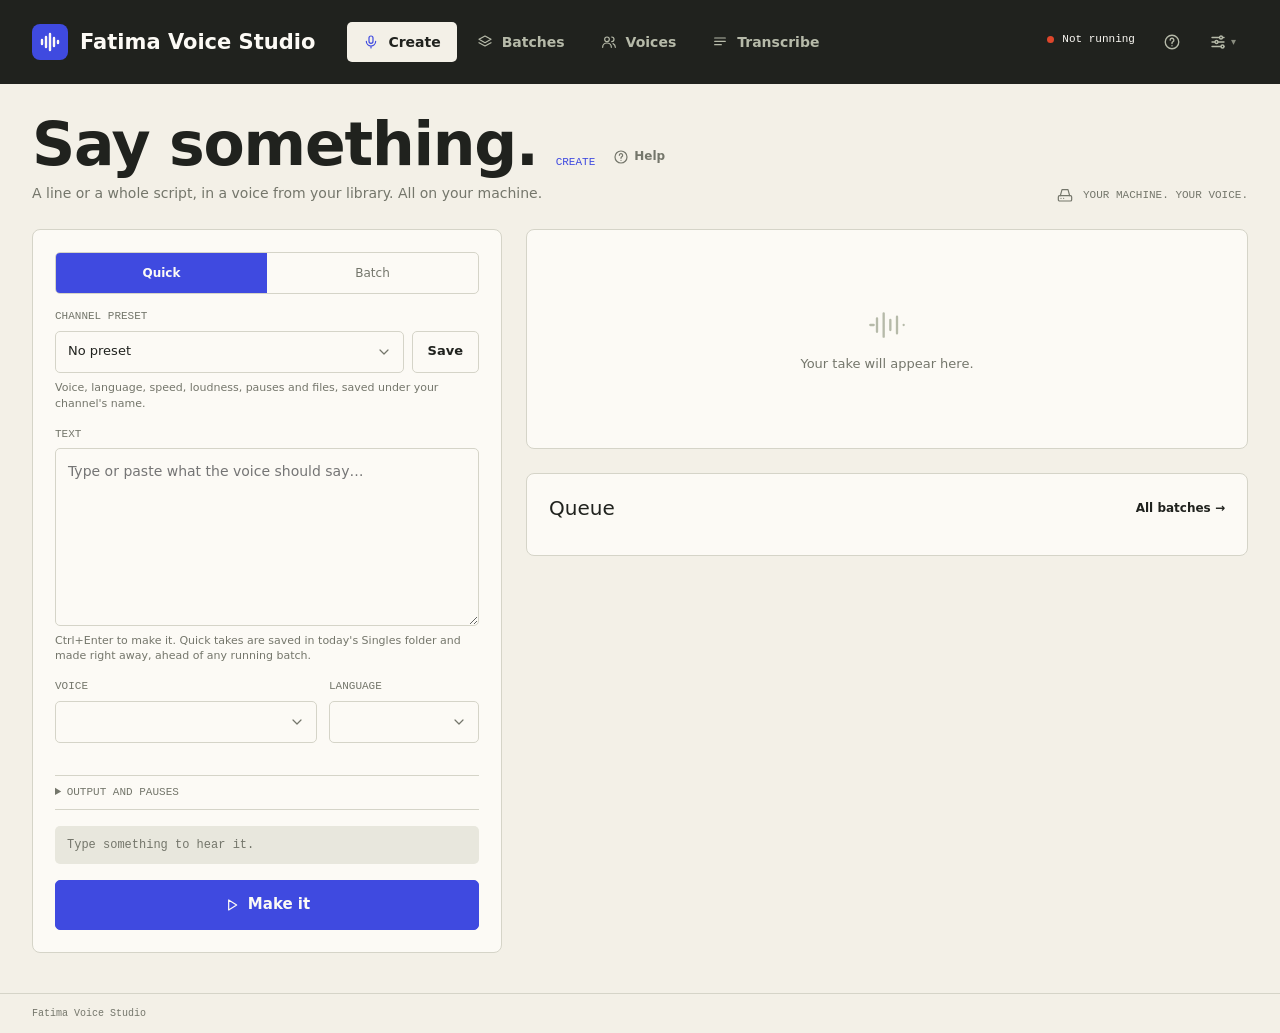
==== studio/web/index.html @ 354e976d "Batch page: a part map, and brighter waveforms in dark mode A strip of one cell per part, coloured b" ====
<!doctype html>
<html lang="en">
<head>
<meta charset="utf-8">
<meta name="viewport" content="width=device-width, initial-scale=1">
<title>Fatima Voice Studio</title>
<link rel="icon" href="icon.png">
<script>try { const t = localStorage.getItem('fvs-theme'); if (t === 'light' || t === 'dark') document.documentElement.dataset.theme = t; } catch { /* storage off */ }</script>
<link href="fonts.css" rel="stylesheet">
<link rel="stylesheet" href="app.css">
</head>
<body>

<header class="appbar">
  <a class="brand" href="#create"><span class="mark"><span data-icon="mark"></span></span>Fatima Voice Studio</a>
  <!-- The work you do every day as tabs; everything else in the menu on the right. -->
  <nav class="nav" aria-label="Main">
    <a href="#create" data-view="create"><span data-icon="mic"></span>Create</a>
    <a href="#batches" data-view="batches"><span data-icon="layers"></span>Batches</a>
    <a href="#voices" data-view="voices"><span data-icon="users"></span>Voices</a>
    <a href="#transcribe" data-view="transcribe"><span data-icon="text"></span>Transcribe</a>
    <a href="#setup" data-view="setup"><span data-icon="cpu"></span>Setup</a>
  </nav>
  <div class="bar-right">
    <div class="engine">
      <div class="engine-state">
        <div class="engine-line"><span class="state-dot" id="engine-dot"></span><span id="engine-text">Connecting…</span></div>
        <div class="engine-sub" id="engine-sub"></div>
      </div>
    </div>
    <div class="bar-tools">
      <a class="tool" href="#help" data-view="help" title="Help" aria-label="Help"><span data-icon="question"></span></a>
      <button type="button" class="tool" id="menu-btn" aria-haspopup="menu" aria-expanded="false" aria-controls="settings-menu" title="Settings and more" aria-label="Settings and more"><span data-icon="sliders"></span><span class="nav-caret" aria-hidden="true">▾</span></button>
    </div>
  </div>
  <div class="nav-menu" id="settings-menu" role="menu" aria-label="Settings and more" hidden>
    <a href="#settings" role="menuitem" data-view="settings"><span data-icon="sliders"></span><span class="t"><b>Settings</b><span>Defaults, output, folders, appearance</span></span></a>
    <a href="#words" role="menuitem" data-view="words"><span data-icon="text"></span><span class="t"><b>Pronunciation</b><span>Names, abbreviations and numbers</span></span></a>
    <a href="#models" role="menuitem" data-view="models"><span data-icon="box"></span><span class="t"><b>Models</b><span>Voice, subtitle and tool downloads</span></span></a>
    <a href="#setup" role="menuitem" data-view="setup"><span data-icon="cpu"></span><span class="t"><b>Setup</b><span>Hardware, engine, speed test</span></span></a>
    <a href="#connect" role="menuitem" data-view="connect"><span data-icon="plug"></span><span class="t"><b>Connect</b><span>API and AI agents</span></span></a>
    <hr>
    <a href="#about" role="menuitem" data-view="about"><span data-icon="info"></span><span class="t"><b>About</b><span>Version, updates, licences, this PC</span></span></a>
  </div>
</header>

<!-- ============ CREATE ============ -->
<main class="page" id="view-create" hidden>
  <div class="page-head">
    <div>
      <div class="title-row"><h1>Say something.</h1><span class="kicker">CREATE</span></div>
      <p class="lede">A line or a whole script, in a voice from your library. All on your machine.</p>
    </div>
    <div class="note"><span data-icon="drive"></span>YOUR MACHINE. YOUR VOICE.</div>
  </div>

  <div class="desk">
    <section class="card composer" id="composer" data-cmode="single">
      <div class="seg" id="create-mode" role="group" aria-label="What to make">
        <button type="button" data-cmode="single" aria-pressed="true">Quick</button>
        <button type="button" data-cmode="batch" aria-pressed="false">Batch</button>
      </div>

      <div class="field">
        <label class="label" for="preset">Channel preset</label>
        <div class="row" style="gap:8px">
          <div class="select-wrap" style="flex:1;min-width:0"><select class="select" id="preset"><option value="">No preset</option></select><span data-icon="chevron"></span></div>
          <button type="button" class="btn" id="preset-save" style="height:42px">Save</button>
          <button type="button" class="icon-btn" id="preset-delete" aria-label="Delete this preset" hidden style="width:42px;height:42px"><span data-icon="trash"></span></button>
        </div>
        <p class="help">Voice, language, speed, loudness, pauses and files, saved under your channel's name.</p>
      </div>

      <div class="field single-only">
        <label class="label" for="single-text">Text</label>
        <textarea class="paste" id="single-text" rows="7" placeholder="Type or paste what the voice should say…"></textarea>
        <p class="help">Ctrl+Enter to make it. Quick takes are saved in today's Singles folder and made right away, ahead of any running batch.</p>
      </div>

      <div class="field batch-only">
        <label class="label" for="batch-name">Batch name</label>
        <input class="input mono" id="batch-name" placeholder="Auto · date + first words" autocomplete="off" spellcheck="false">
        <p class="help">Saved as a folder on disk. You can rename it later.</p>
      </div>

      <div class="batch-only scripts-box">
        <div class="row between">
          <div class="modes" role="group" aria-label="How to add scripts">
            <button type="button" data-smode="list" aria-pressed="true">Scripts</button>
            <button type="button" data-smode="paste" aria-pressed="false">Paste and split</button>
          </div>
          <button type="button" class="text-btn" id="import-btn"><span data-icon="upload"></span>Import files</button>
          <input type="file" id="import-file" accept=".txt,.md,.csv,text/plain,text/csv,text/markdown" multiple hidden>
        </div>
        <ol class="scripts" id="script-list"></ol>
        <div id="paste-box" hidden>
          <textarea class="paste" id="paste-text" rows="10" placeholder="Paste several scripts. Start each one with a line like:&#10;### Episode 1 title&#10;or separate them with a line of ---"></textarea>
          <div class="row between" style="margin-top:8px">
            <span class="help" id="paste-found">No scripts found yet.</span>
            <button type="button" class="btn sm" id="paste-apply" disabled>Use these scripts</button>
          </div>
        </div>
        <div class="row between" id="list-tools">
          <button type="button" class="text-btn accent" id="add-script">+ Add script</button>
          <span class="micro" id="script-count">0 scripts</span>
        </div>
      </div>

      <div class="pair">
        <div class="field">
          <label class="label" for="voice">Voice</label>
          <div class="select-wrap"><select class="select" id="voice"></select><span data-icon="chevron"></span></div>
        </div>
        <div class="field" style="flex:0 0 150px">
          <label class="label" for="language">Language</label>
          <div class="select-wrap"><select class="select" id="language"></select><span data-icon="chevron"></span></div>
        </div>
      </div>
      <p class="help" id="voice-help"></p>

      <details class="more" id="more">
        <summary>Output and pauses</summary>
        <div class="more-body">
          <div class="field">
            <span class="label">Files</span>
            <div class="checks">
              <label><input type="checkbox" id="fmt-wav" checked> WAV</label>
              <label><input type="checkbox" id="fmt-mp3" checked> MP3</label>
              <label><input type="checkbox" id="opt-srt" checked> Subtitles (SRT)</label>
            </div>
          </div>
          <div class="pair">
            <div class="field">
              <label class="label" for="speed">Speed</label>
              <div class="select-wrap"><select class="select" id="speed">
                <option value="0.85">0.85× slower</option><option value="0.9">0.9×</option><option value="0.95">0.95×</option>
                <option value="1" selected>1× natural</option><option value="1.05">1.05×</option><option value="1.1">1.1×</option>
                <option value="1.15">1.15×</option><option value="1.2">1.2× faster</option>
              </select><span data-icon="chevron"></span></div>
            </div>
            <div class="field" style="justify-content:flex-end">
              <label class="check" style="height:42px"><input type="checkbox" id="opt-numbers" checked> Say numbers as words</label>
            </div>
          </div>
          <p class="help">Speed changes the pace, not the pitch. Numbers like 1913, $5M, 35% and 5:30 become words (English, Spanish, French, German, Italian, Portuguese).
            <button type="button" class="text-btn accent" id="read-preview">See what the voice will read</button> · <a class="text-btn accent" href="#words">Pronunciation</a></p>
          <div class="field">
            <label class="label" for="loudness">Loudness</label>
            <div class="select-wrap"><select class="select" id="loudness">
              <option value="-14">YouTube music level · −14 LUFS</option>
              <option value="-16" selected>Voiceover · −16 LUFS (recommended)</option>
              <option value="-19">Podcast, quieter · −19 LUFS</option>
              <option value="-23">Broadcast · −23 LUFS</option>
            </select><span data-icon="chevron"></span></div>
          </div>
          <div class="pair">
            <div class="field">
              <label class="label" for="pause-paragraph">Pause between paragraphs</label>
              <div class="unit"><input class="input mono" id="pause-paragraph" type="number" min="0" max="10" step="0.1"><span>s</span></div>
            </div>
            <div class="field">
              <label class="label" for="seed">Seed</label>
              <input class="input mono" id="seed" type="number" min="0" placeholder="Random">
            </div>
          </div>
          <p class="help">Add a pause anywhere with <span class="mono">[pause]</span> (1 second) or <span class="mono">[pause 2.5s]</span>. The same seed, voice and text give the same take again.</p>
          <div class="field">
            <label class="label" for="model">Voice model</label>
            <div class="select-wrap"><select class="select" id="model"></select><span data-icon="chevron"></span></div>
            <p class="help" id="model-license"></p>
          </div>
        </div>
      </details>

      <div class="summary" id="summary"></div>
      <button type="button" class="btn accent block big" id="go"><span data-icon="play"></span><span id="go-label">Make it</span></button>
    </section>

    <section class="side">
      <div class="card result single-only" id="single-result">
        <div class="empty-state" id="single-empty"><span data-icon="wave"></span><p>Your take will appear here.</p></div>
        <div id="single-out" hidden></div>
      </div>
      <div class="card queue" id="queue">
        <div class="row between"><h2 class="section-title">Queue</h2><a class="text-btn" href="#batches">All batches →</a></div>
        <div id="queue-list"></div>
      </div>
    </section>
  </div>
</main>

<!-- ============ BATCHES ============ -->
<main class="page" id="view-batches" hidden>
  <div class="page-head">
    <div>
      <div class="title-row"><h1>Batches</h1><span class="kicker">EVERY BATCH IS A FOLDER</span></div>
      <p class="lede">Scripts you've made, newest first. Each batch is its own folder on disk: rename it here and the folder follows.</p>
    </div>
    <div class="row">
      <div class="search"><span data-icon="search"></span><input class="input" id="batch-search" placeholder="Search batches" autocomplete="off"></div>
      <button type="button" class="btn" id="select-toggle" aria-pressed="false">Select</button>
      <button type="button" class="btn" data-open-folder="batches"><span data-icon="folder"></span>Open folder</button>
    </div>
  </div>
  <div class="bulkbar" id="bulkbar" hidden>
    <span id="bulk-count">0 selected</span>
    <button type="button" class="text-btn" id="select-all">Select all shown</button>
    <button type="button" class="btn red sm" id="bulk-delete" disabled>Delete selected</button>
  </div>
  <div class="batch-list" id="batch-list"><div class="skel-list"><div class="skel"></div><div class="skel"></div><div class="skel"></div></div></div>
</main>

<!-- ============ ONE BATCH ============ -->
<main class="page" id="view-batch" hidden>
  <div class="page-head">
    <div style="min-width:0">
      <a class="text-btn" href="#batches">← Batches</a>
      <div class="title-row"><h1 class="batch-title" id="b-name"></h1><button type="button" class="icon-btn" id="b-rename" aria-label="Rename batch"><span data-icon="pencil"></span></button></div>
      <p class="lede" id="b-meta"></p>
    </div>
    <div class="row wrap" id="b-actions"></div>
  </div>
  <div class="pmap" id="b-map" aria-hidden="true"></div>
  <div class="scripts-view" id="b-scripts"><div class="skel-list"><div class="skel" style="height:160px"></div><div class="skel" style="height:160px"></div></div></div>
</main>

<!-- ============ VOICES ============ -->
<main class="page" id="view-voices" hidden>
  <div class="page-head">
    <div>
      <div class="title-row"><h1>Voices</h1><span class="kicker">YOUR VOICE LIBRARY</span></div>
      <p class="lede">Add a short clip of a voice and the studio speaks any text in it. Or find a brand-new voice.</p>
    </div>
    <button type="button" class="btn" data-open-folder="voices"><span data-icon="folder"></span>Open folder</button>
  </div>
  <div class="voices-grid">
    <section class="card add-voice" id="add-voice">
      <h2 class="section-title">Add a voice</h2>
      <label class="drop" id="voice-drop">
        <input type="file" id="voice-file" accept="audio/*,video/*,.wav,.mp3,.flac,.ogg,.m4a,.mp4,.mkv,.mov,.webm" hidden>
        <span data-icon="upload"></span>
        <span id="voice-drop-text">Drop an audio or video file here, or click to choose<br><small>6–15 seconds of one person speaking clearly — or a longer recording: the best part is picked for you</small></span>
      </label>
      <div id="voice-file-preview" hidden></div>
      <div class="pair">
        <div class="field"><label class="label" for="voice-name">Name</label><input class="input" id="voice-name" placeholder="e.g. Narrator Laura" maxlength="60"></div>
        <div class="field" style="flex:0 0 150px"><label class="label" for="voice-lang">Language</label>
          <div class="select-wrap"><select class="select" id="voice-lang"></select><span data-icon="chevron"></span></div></div>
      </div>
      <div class="field"><label class="label" for="voice-notes">Notes <span class="opt">— optional</span></label><input class="input" id="voice-notes" placeholder="Where it's from, what it's good for"></div>
      <label class="check"><input type="checkbox" id="voice-separate"> Take the voice out of music or background sound</label>
      <p class="help" id="voice-separate-help"></p>
      <label class="check"><input type="checkbox" id="voice-denoise"> Reduce background noise</label>
      <label class="check consent"><input type="checkbox" id="voice-consent"> This is my own voice, or I have the speaker's permission to use it.</label>
      <button type="button" class="btn accent block" id="voice-add" disabled>Add voice</button>
      <p class="form-hint" id="voice-add-hint"></p>
    </section>

    <section class="card find-voice" id="find-voice">
      <h2 class="section-title">Find a new voice</h2>
      <p class="help">The model invents a different voice each time. Keep the ones you like: they're saved like any other voice and stay the same from then on. Nobody's real voice, so no permission needed.</p>
      <div class="pair">
        <div class="field"><label class="label" for="find-lang">Language</label>
          <div class="select-wrap"><select class="select" id="find-lang"></select><span data-icon="chevron"></span></div></div>
        <div class="field" style="flex:0 0 110px"><label class="label" for="find-count">How many</label>
          <div class="select-wrap"><select class="select" id="find-count"><option>2</option><option selected>4</option><option>6</option></select><span data-icon="chevron"></span></div></div>
      </div>
      <div class="field" id="find-text-field" hidden><label class="label" for="find-text">What the voices say</label>
        <input class="input" id="find-text" maxlength="400"></div>
      <button type="button" class="btn block" id="find-go"><span data-icon="sparkle"></span>Find voices</button>
      <div class="found" id="found-list"></div>
    </section>
  </div>
  <div class="voice-cards" id="voice-cards"><div class="skel"></div><div class="skel"></div><div class="skel"></div></div>
</main>

<!-- ============ MODELS ============ -->
<main class="page" id="view-models" hidden>
  <div class="page-head">
    <div>
      <div class="title-row"><h1>Models</h1><span class="kicker">DOWNLOADED ONCE, RUN OFFLINE</span></div>
      <p class="lede">Every model shows its licence. <strong>Commercial use OK</strong> means you can use the audio in monetized videos and client work.</p>
    </div>
    <button type="button" class="btn" data-open-folder="models"><span data-icon="folder"></span>Open folder</button>
  </div>
  <div id="models-list"></div>
</main>

<!-- ============ SETUP ============ -->
<main class="page" id="view-setup" hidden>
  <div class="page-head">
    <div>
      <div class="title-row"><h1>Setup</h1><span class="kicker">THIS PC</span></div>
      <p class="lede" id="setup-lede">What this PC has, and the engine and models that suit it.</p>
    </div>
    <button type="button" class="btn" id="setup-refresh"><span data-icon="refresh"></span>Check again</button>
  </div>
  <div id="setup-body"></div>
</main>

<!-- ============ PRONUNCIATION ============ -->
<main class="page" id="view-words" hidden>
  <div class="page-head">
    <div>
      <div class="title-row"><h1>Pronunciation</h1><span class="kicker">SAID THE WAY YOU WANT</span></div>
      <p class="lede">Names, abbreviations and words the voice should say a particular way. Used for every script in that language; your script and subtitles keep the original spelling.</p>
    </div>
  </div>
  <div class="settings-grid">
    <section class="card panel">
      <h2>Add a word</h2>
      <div class="pair">
        <div class="field"><label class="label" for="w-from">Written</label><input class="input" id="w-from" placeholder="CJNG"></div>
        <div class="field"><label class="label" for="w-to">Say it as</label><input class="input" id="w-to" placeholder="ce jota ene ge"></div>
      </div>
      <div class="pair">
        <div class="field"><label class="label" for="w-lang">Language</label><div class="select-wrap"><select class="select" id="w-lang"></select><span data-icon="chevron"></span></div></div>
        <div class="field" style="justify-content:flex-end"><label class="check" style="height:42px"><input type="checkbox" id="w-case"> Only with these capitals</label></div>
      </div>
      <div class="row"><button type="button" class="btn accent" id="w-add">Add</button><button type="button" class="btn" id="w-hear"><span data-icon="speaker"></span>Hear it</button></div>
      <p class="help">Spell it the way it sounds in that language. “Only with these capitals” keeps “US” (the country) from changing “us”.</p>
    </section>
    <section class="card panel">
      <h2>Try a sentence</h2>
      <textarea class="paste" id="w-test" rows="4" placeholder="El 25 de enero de 2026, el CJNG ofreció $5 millones…"></textarea>
      <div class="row"><div class="select-wrap" style="flex:0 0 160px"><select class="select" id="w-test-lang"></select><span data-icon="chevron"></span></div>
        <label class="check"><input type="checkbox" id="w-test-num" checked> Numbers as words</label></div>
      <div class="summary" id="w-test-out">What the voice reads appears here.</div>
    </section>
  </div>
  <div class="row between wrap" style="margin:26px 0 12px"><div class="group-title" style="margin:0">Your words <span id="w-count"></span></div>
    <div class="row wrap">
      <div class="search"><span data-icon="search"></span><input class="input" id="w-search" placeholder="Search"></div>
      <button type="button" class="btn" id="w-import"><span data-icon="upload"></span>Import</button>
      <button type="button" class="btn" id="w-export"><span data-icon="download"></span>Export</button>
    </div></div>
  <div class="card" style="padding:4px 18px"><table class="plain" id="w-table"></table></div>
</main>

<!-- ============ TRANSCRIBE ============ -->
<main class="page" id="view-transcribe" hidden>
  <div class="page-head">
    <div>
      <div class="title-row"><h1>Transcribe</h1><span class="kicker">SPEECH TO TEXT</span></div>
      <p class="lede">Drop in a video or audio file and get its text and subtitles (TXT, SRT, VTT). Runs with Whisper on this PC.</p>
    </div>
  </div>
  <div class="settings-grid">
    <section class="card panel">
      <label class="drop" id="t-drop">
        <input type="file" id="t-file" accept="audio/*,video/*,.mp4,.mkv,.mov,.webm,.m4a,.wav,.mp3,.flac,.ogg" hidden>
        <span data-icon="upload"></span>
        <span id="t-drop-text">Drop a video or audio file here, or click to choose<br><small>MP4, MKV, MOV, WEBM, M4A, MP3, WAV, FLAC…</small></span>
      </label>
      <div class="pair">
        <div class="field"><label class="label" for="t-lang">Language</label><div class="select-wrap"><select class="select" id="t-lang"></select><span data-icon="chevron"></span></div></div>
        <div class="field"><label class="label" for="t-model">Whisper model</label><div class="select-wrap"><select class="select" id="t-model"></select><span data-icon="chevron"></span></div></div>
      </div>
      <label class="check"><input type="checkbox" id="t-translate"> Translate to English</label>
      <p class="help" id="t-help"></p>
      <button type="button" class="btn accent block" id="t-go" disabled>Transcribe</button>
    </section>
  </div>
  <div class="group-title">Transcripts</div>
  <div class="batch-list" id="t-list"><div class="skel-list"><div class="skel"></div></div></div>
</main>

<!-- ============ CONNECT ============ -->
<main class="page" id="view-connect" hidden>
  <div class="page-head">
    <div>
      <div class="title-row"><h1>Connect</h1><span class="kicker">APPS AND AI AGENTS</span></div>
      <p class="lede">Use the studio from other apps (OpenAI-compatible API) and from AI agents (MCP).</p>
    </div>
  </div>
  <div id="connect-body"></div>
</main>

<!-- ============ SETTINGS ============ -->
<main class="page" id="view-settings" hidden>
  <div class="page-head">
    <div>
      <div class="title-row"><h1>Settings</h1><span class="kicker">GENERAL</span></div>
      <p class="lede">Defaults for new scripts, output files, folders and updates.</p>
    </div>
  </div>
  <div id="settings-body"><div class="skel-cols"><div class="skel"></div><div class="skel"></div><div class="skel"></div></div></div>
</main>

<!-- ============ HELP ============ -->
<main class="page" id="view-help" hidden>
  <div class="page-head">
    <div>
      <div class="title-row"><h1>Help</h1><span class="kicker">GUIDES</span></div>
      <p class="lede">How to use every part of the studio, step by step. The same guides are online at <a href="https://hassanxs.github.io/fatima-voice-studio/" target="_blank" rel="noopener">hassanxs.github.io/fatima-voice-studio</a>.</p>
    </div>
    <div class="search"><span data-icon="search"></span><input class="input" id="help-search" placeholder="Search the guides" autocomplete="off" aria-label="Search the guides"></div>
  </div>
  <div class="help-layout">
    <nav class="help-toc" id="help-toc" aria-label="Guides"></nav>
    <article class="card doc" id="help-doc"></article>
  </div>
</main>

<!-- ============ ABOUT ============ -->
<main class="page" id="view-about" hidden>
  <div class="page-head">
    <div>
      <div class="title-row"><h1>About</h1><span class="kicker">FATIMA VOICE STUDIO</span></div>
      <p class="lede">Who made it, what it's built on, and the details to send with a problem report.</p>
    </div>
  </div>
  <div id="about-body"><div class="skel-cols"><div class="skel"></div><div class="skel"></div></div></div>
</main>

<footer class="appfoot"><span id="foot-left">Fatima Voice Studio</span><span id="foot-right"></span></footer>

<dialog class="modal" id="confirm">
  <form method="dialog">
    <h2 id="confirm-title"></h2>
    <p id="confirm-body"></p>
    <div class="row end"><button class="btn" value="cancel">Cancel</button><button class="btn red" value="ok" id="confirm-ok">Delete</button></div>
  </form>
</dialog>

<dialog class="modal wide" id="editor">
  <form method="dialog" id="editor-form">
    <h2 id="editor-title">Edit</h2>
    <p class="help" id="editor-help"></p>
    <div class="field" id="editor-name-field"><label class="label" for="editor-name">Title</label><input class="input" id="editor-name"></div>
    <textarea class="paste" id="editor-text" rows="14"></textarea>
    <div id="editor-extra"></div>
    <div class="row end"><button class="btn" value="cancel">Cancel</button><button class="btn accent" value="ok" id="editor-ok">Save</button></div>
  </form>
</dialog>

<div class="toast" id="toast" role="status" hidden></div>
<script src="app.js"></script>
</body>
</html>
---- studio/web/app.css ----
/* Fatima Voice Studio styles (the Fatima Image Studio design system, with an indigo accent). */
:root {
  --ink: #20221e; --paper: #f3f0e7; --card: #fcfaf5; --line: #d5d4c8; --well: #e8e7dd;
  --muted: #74766b; --sub: #b6baa9; --accent: #3f4ae0; --accent-hi: #3039c4; --accent-soft: #e2e3fb;
  --red: #de462b; --red-hi: #c73b22; --red-soft: #f6ddd5; --lime: #d9f45c; --lime-hi: #cbe84a;
  --ok: #2f7d3a; --ok-soft: #dcefd8; --warn: #9a5b00; --warn-soft: #f8ead0;
  --sans: 'Geist', system-ui, sans-serif; --mono: 'Geist Mono', ui-monospace, monospace;
  --r: 5px; --r-card: 8px;
  /* The dark top bar and its kin (code, chips, toasts) stay dark in both themes. */
  --bar: #20221e; --on-bar: #fcfaf5; --bar-text: #b6baa9; --tab: var(--paper); --on-lime: #20221e; --red-deep: #c73b22;
  --wave: #c9c8bb; --av-bg: 88%; --av-fg: 32%; color-scheme: light;
}
/* Dark theme: follows Windows unless Settings picks one (html[data-theme]). Keep both blocks the same. */
@media (prefers-color-scheme: dark) {
  :root:not([data-theme="light"]) {
    --ink: #e9e8df; --paper: #161714; --card: #1e1f1c; --line: #34362f; --well: #2a2c27;
    --muted: #9b9e91; --sub: #5f6359; --accent: #6d76ff; --accent-hi: #868dff; --accent-soft: #262948;
    --red: #e5543a; --red-hi: #ff8f75; --red-soft: #3a201a; --ok: #7fcf8a; --ok-soft: #1d3321; --warn: #e6ad55; --warn-soft: #362a14;
    --bar: #0d0e0c; --tab: #2a2c27; --wave: #6a6e61; color-scheme: dark; --av-bg: 27%; --av-fg: 80%;
  }
}
:root[data-theme="dark"] {
  --ink: #e9e8df; --paper: #161714; --card: #1e1f1c; --line: #34362f; --well: #2a2c27;
  --muted: #9b9e91; --sub: #5f6359; --accent: #6d76ff; --accent-hi: #868dff; --accent-soft: #262948;
  --red: #e5543a; --red-hi: #ff8f75; --red-soft: #3a201a; --ok: #7fcf8a; --ok-soft: #1d3321; --warn: #e6ad55; --warn-soft: #362a14;
  --bar: #0d0e0c; --tab: #2a2c27; --wave: #6a6e61; color-scheme: dark; --av-bg: 27%; --av-fg: 80%;
}
* { box-sizing: border-box; }
html, body { margin: 0; background: var(--paper); color: var(--ink); }
body { font: 14px/1.45 var(--sans); min-height: 100vh; display: flex; flex-direction: column; }
input, select, textarea, button { font: inherit; color: inherit; }
button { cursor: pointer; background: none; border: 0; padding: 0; }
button:disabled { cursor: not-allowed; opacity: .5; }
a { color: var(--accent); }
:focus-visible { outline: 2px solid var(--accent); outline-offset: 2px; }
[hidden] { display: none !important; }
svg.i { width: 16px; height: 16px; flex: none; stroke: currentColor; fill: none; stroke-width: 1.8; stroke-linecap: round; stroke-linejoin: round; vertical-align: middle; }
.mono { font-family: var(--mono); }
.row { display: flex; align-items: center; gap: 12px; }
.row.wrap { flex-wrap: wrap; }
.row.end { justify-content: flex-end; }
.between { justify-content: space-between; }
.micro { font: 500 10px/1.2 var(--mono); color: var(--muted); letter-spacing: .02em; text-transform: uppercase; }
.help { margin: 0; font-size: 11px; line-height: 1.45; color: var(--muted); }
.label { font: 500 11px/1.2 var(--mono); color: var(--muted); text-transform: uppercase; }
.label .opt { text-transform: none; font-weight: 400; }
small { font-size: 11px; color: var(--muted); }

/* ---------- header ---------- */
.appbar { display: flex; flex-wrap: wrap; align-items: center; gap: 12px 32px; min-height: 84px; padding: 12px 32px;
  background: var(--bar); position: sticky; top: 0; z-index: 10; }
.brand { display: flex; align-items: center; gap: 12px; color: var(--on-bar); text-decoration: none; font-weight: 700; font-size: 21px; white-space: nowrap; }
.mark { width: 36px; height: 36px; border-radius: 8px; background: var(--accent); display: inline-flex; align-items: center; justify-content: center; flex: none; color: var(--on-bar); }
.mark svg.i { width: 24px; height: 24px; stroke-width: 2.4; }
.nav { display: flex; gap: 4px; min-width: 0; max-width: 100%; overflow-x: auto; scrollbar-width: none; }
.nav a { display: inline-flex; align-items: center; gap: 9px; height: 40px; padding: 0 16px; border-radius: var(--r);
  color: var(--bar-text); text-decoration: none; font-weight: 600; font-size: 14px; white-space: nowrap; }
.nav a:hover { color: var(--on-bar); }
.nav a[aria-current="page"] { background: var(--tab); color: var(--ink); }
.nav a[aria-current="page"] svg.i { color: var(--accent); }
.nav a[data-view="setup"] { display: none; }
body.locked .nav a[data-view="setup"] { display: inline-flex; }
body.locked .nav a:not([data-view="setup"]), body.locked #menu-btn { opacity: .35; pointer-events: none; }
.nav-caret { font-size: 10px; margin-left: -3px; opacity: .7; }
.nav a, .nav-menu a, .tool { position: relative; }
.bar-tools { display: flex; align-items: center; gap: 4px; flex: none; }
.tool { display: inline-flex; align-items: center; gap: 7px; height: 40px; padding: 0 12px; border-radius: var(--r); color: var(--bar-text); }
.tool:hover { color: var(--on-bar); }
.tool[aria-current="page"], .tool[aria-expanded="true"] { background: var(--tab); color: var(--ink); }
.tool[aria-current="page"] svg.i, .tool[aria-expanded="true"] svg.i { color: var(--accent); }
.tool svg.i { width: 18px; height: 18px; }
.badge { position: absolute; top: 7px; right: 7px; width: 8px; height: 8px; border-radius: 50%; background: var(--lime);
  box-shadow: 0 0 0 2px var(--bar); }
.nav-menu a .badge { top: 14px; right: 12px; box-shadow: none; background: var(--accent); }
.tool .badge { top: 6px; right: 6px; }
body.locked .nav-caret { display: none; }
.nav-menu { position: fixed; z-index: 30; min-width: 270px; padding: 6px; border-radius: var(--r-card); background: var(--card);
  border: 1px solid var(--line); box-shadow: 0 12px 32px rgba(0,0,0,.18); display: flex; flex-direction: column; gap: 2px; }
.nav-menu a { display: flex; align-items: flex-start; gap: 11px; padding: 10px 12px; border-radius: var(--r); color: var(--ink); text-decoration: none; }
.nav-menu a > svg.i { color: var(--muted); margin-top: 1px; }
.nav-menu a .t { display: flex; flex-direction: column; gap: 2px; }
.nav-menu a .t b { font-weight: 600; }
.nav-menu a .t span { font-size: 11px; color: var(--muted); }
.nav-menu a:hover { background: var(--well); }
.nav-menu a.on { background: var(--accent-soft); }
.nav-menu a.on > svg.i { color: var(--accent); }
.nav-menu hr { border: 0; border-top: 1px solid var(--line); margin: 4px 8px; }
.bar-right { flex: 1 1 auto; display: flex; align-items: center; justify-content: flex-end; gap: 16px; min-width: 0; }
.engine { flex: 0 1 auto; display: flex; justify-content: flex-end; min-width: 0; }
.engine-state { display: flex; flex-direction: column; align-items: flex-end; gap: 5px; min-width: 0; overflow: hidden; }
.engine-line { display: flex; align-items: center; gap: 8px; font: 400 11px/1.2 var(--mono); color: var(--on-bar); white-space: nowrap; }
.engine-sub { font: 400 10px/1.2 var(--mono); color: var(--bar-text); white-space: nowrap; overflow: hidden; text-overflow: ellipsis; max-width: 520px; cursor: default; }
.state-dot { width: 7px; height: 7px; border-radius: 50%; background: var(--lime); flex: none; }
.state-dot.busy { background: #f5a524; animation: pulse 1.2s ease-in-out infinite; }
.state-dot.error { background: var(--red); }
.state-dot.off { background: var(--muted); }
.state-dot.ring { width: 13px; height: 13px; animation: none; background: conic-gradient(#f5a524 calc(var(--p, 0) * 1%), rgba(255,255,255,.18) 0);
  -webkit-mask: radial-gradient(circle, transparent 3px, #000 3.5px); mask: radial-gradient(circle, transparent 3px, #000 3.5px); }
@keyframes pulse { 50% { opacity: .35; } }

/* ---------- buttons, chips ---------- */
.btn { display: inline-flex; align-items: center; justify-content: center; gap: 8px; height: 40px; padding: 0 15px;
  border: 1px solid var(--line); border-radius: var(--r); background: var(--card); color: var(--ink); font-weight: 600; font-size: 13px; white-space: nowrap; text-decoration: none; }
.btn:hover:not(:disabled) { border-color: var(--muted); }
.btn.accent { background: var(--accent); border-color: var(--accent); color: var(--on-bar); }
.btn.accent:hover:not(:disabled) { background: var(--accent-hi); border-color: var(--accent-hi); }
.btn.accent:disabled, .btn.red:disabled { opacity: 1; background: var(--well); border-color: var(--line); color: var(--muted); }
.btn.red { background: var(--red); border-color: var(--red); color: var(--on-bar); }
.btn.red:hover:not(:disabled) { background: var(--red-deep); border-color: var(--red-deep); }
.btn.sm { height: 32px; padding: 0 11px; font-size: 12px; }
.btn.xs { height: 26px; padding: 0 8px; font-size: 11px; gap: 5px; }
.btn.block { width: 100%; }
.btn.big { height: 50px; font-size: 15px; }
.text-btn { display: inline-flex; align-items: center; gap: 5px; font-weight: 600; font-size: 12px; color: var(--ink); white-space: nowrap; text-decoration: none; }
.text-btn.accent { color: var(--accent); }
.text-btn.red { color: var(--red); }
.text-btn:hover { text-decoration: underline; }
.icon-btn { display: inline-flex; align-items: center; justify-content: center; width: 30px; height: 30px; border-radius: var(--r); flex: none; color: var(--muted); }
.icon-btn:hover { background: rgba(116,118,107,.15); color: var(--ink); }
.chip { display: inline-flex; align-items: center; gap: 6px; padding: 5px 9px; border-radius: var(--r);
  font: 600 10px/1.2 var(--mono); text-transform: uppercase; white-space: nowrap; background: var(--well); color: var(--muted); }
.chip.ok { background: var(--ok-soft); color: var(--ok); }
.chip.accent { background: var(--accent-soft); color: var(--accent); }
.chip.red { background: var(--red-soft); color: var(--red-hi); }
.chip.warn { background: var(--warn-soft); color: var(--warn); }
.chip.dark { background: var(--bar); color: var(--lime); }
.chip.live::before { content: ''; width: 6px; height: 6px; border-radius: 50%; background: currentColor; animation: pulse 1.2s infinite; }
.license { display: inline-flex; align-items: center; gap: 6px; font: 600 11px/1.3 var(--mono); padding: 5px 9px; border-radius: var(--r); }
.license.ok { background: var(--ok-soft); color: var(--ok); }
.license.nc { background: var(--red); color: var(--on-bar); }

/* ---------- page frame ---------- */
.page { flex: 1; width: 100%; padding: 0 32px 40px; }
.page-head { display: flex; flex-wrap: wrap; align-items: flex-end; justify-content: space-between; gap: 16px; padding: 30px 0 26px; }
.title-row { display: flex; flex-wrap: wrap; align-items: baseline; gap: 6px 18px; min-width: 0; }
h1 { margin: 0; font-size: clamp(36px, 5vw, 60px); line-height: 1.02; font-weight: 700; letter-spacing: -.02em; }
.batch-title { font-size: clamp(26px, 3vw, 36px); word-break: break-word; }
.kicker { font: 500 11px/1.2 var(--mono); color: var(--accent); white-space: nowrap; }
.lede { margin: 8px 0 0; color: var(--muted); font-size: 14px; max-width: 760px; }
.note { display: flex; align-items: center; gap: 10px; font: 500 11px/1.2 var(--mono); color: var(--muted); white-space: nowrap; }
.card { background: var(--card); border: 1px solid var(--line); border-radius: var(--r-card); }
.section-title { margin: 0; font-size: 20px; font-weight: 500; }
.appfoot { display: flex; flex-wrap: wrap; justify-content: space-between; gap: 8px 24px; padding: 13px 32px; border-top: 1px solid var(--line);
  font: 400 10px/1.3 var(--mono); color: var(--muted); }

/* ---------- inputs ---------- */
.field { display: flex; flex-direction: column; gap: 7px; min-width: 0; flex: 1; }
.input, .select { width: 100%; height: 42px; padding: 0 12px; border: 1px solid var(--line); border-radius: var(--r); background: var(--card); font-size: 13px; }
.input:focus, .select:focus, .paste:focus { outline: none; border-color: var(--ink); }
.select-wrap { position: relative; }
.select { appearance: none; padding-right: 34px; cursor: pointer; }
.select-wrap > svg.i { position: absolute; right: 12px; top: 13px; pointer-events: none; color: var(--muted); }
.pair { display: flex; gap: 12px; width: 100%; }
.unit { position: relative; }
.unit span { position: absolute; right: 12px; top: 12px; font: 13px var(--mono); color: var(--muted); }
.paste { width: 100%; padding: 12px; border: 1px solid var(--line); border-radius: var(--r); background: var(--card); font-size: 14px; line-height: 1.55; resize: vertical; min-height: 90px; }
.seg { display: flex; height: 42px; border: 1px solid var(--line); border-radius: var(--r); overflow: hidden; }
.seg button { flex: 1; font-size: 12px; color: var(--muted); }
.seg button { transition: background .15s, color .15s; }
.seg button:hover:not([aria-pressed="true"]) { color: var(--ink); }
.seg button[aria-pressed="true"] { background: var(--accent); color: var(--on-bar); font-weight: 600; }
.modes { display: flex; gap: 14px; }
.modes button { font-size: 12px; color: var(--muted); }
.modes button[aria-pressed="true"] { color: var(--accent); font-weight: 700; }
.checks { display: flex; flex-wrap: wrap; gap: 8px 18px; font-size: 13px; }
.checks label, .check { display: inline-flex; align-items: center; gap: 8px; font-size: 13px; cursor: pointer; }
.check.consent { font-size: 12px; color: var(--muted); align-items: flex-start; }
input[type="checkbox"] { accent-color: var(--accent); width: 15px; height: 15px; margin: 0; flex: none; }
.switch { display: inline-flex; align-items: center; gap: 10px; cursor: pointer; font-size: 13px; }
details.more { border-top: 1px solid var(--line); border-bottom: 1px solid var(--line); padding: 10px 0; }
details.more summary { cursor: pointer; font: 500 11px/1.2 var(--mono); text-transform: uppercase; color: var(--muted); }
.more-body { display: flex; flex-direction: column; gap: 14px; padding-top: 14px; }

/* ---------- create ---------- */
.desk { display: flex; flex-wrap: wrap; gap: 24px; align-items: flex-start; }
.composer { flex: 0 1 470px; min-width: 320px; padding: 22px; display: flex; flex-direction: column; gap: 16px; }
.composer[data-cmode="single"] .batch-only, .composer[data-cmode="batch"] .single-only { display: none !important; }
.side { flex: 1 1 420px; min-width: 320px; display: flex; flex-direction: column; gap: 24px; }
body[data-cmode="batch"] .side .single-only { display: none; }
.scripts-box { display: flex; flex-direction: column; gap: 10px; }
.scripts { list-style: none; margin: 0; padding: 0; display: flex; flex-direction: column; gap: 8px; max-height: 520px; overflow-y: auto; }
.script-row { background: var(--paper); border: 1px solid var(--line); border-radius: var(--r); padding: 10px; display: flex; flex-direction: column; gap: 7px; }
.script-row .head { display: flex; align-items: center; gap: 8px; }
.script-row .num { font: 600 11px var(--mono); color: var(--muted); width: 22px; }
.script-row input.title { flex: 1; min-width: 0; border: 0; background: transparent; font-weight: 600; font-size: 13px; padding: 2px 0; }
.script-row input.title:focus { outline: none; }
.script-row textarea { border: 1px solid var(--line); background: var(--card); border-radius: var(--r); padding: 8px 10px; resize: vertical; min-height: 70px; font-size: 13px; line-height: 1.5;
  field-sizing: content; max-height: 360px; }
.script-row .foot { display: flex; flex-wrap: wrap; align-items: center; justify-content: space-between; gap: 6px 8px; }
.script-row .meta { font: 10px var(--mono); color: var(--muted); white-space: nowrap; }
select.mini { height: 26px; max-width: 150px; padding: 0 6px; border: 1px solid var(--line); border-radius: var(--r); background: var(--card); font-size: 11px; color: var(--muted); }
.summary { font: 12px/1.5 var(--mono); color: var(--muted); background: var(--well); border-radius: var(--r); padding: 10px 12px; }
.summary b { color: var(--ink); font-weight: 600; }
.result { padding: 22px; min-height: 220px; display: flex; flex-direction: column; gap: 14px; }
.empty-state { flex: 1; display: flex; flex-direction: column; align-items: center; justify-content: center; gap: 10px; color: var(--sub); text-align: center; }
.empty-state svg.i { width: 40px; height: 40px; stroke-width: 1.4; }
.empty-state p { margin: 0; font-size: 13px; color: var(--muted); }
.queue { padding: 20px 22px; display: flex; flex-direction: column; gap: 12px; }
.made { display: grid; grid-template-columns: repeat(3, minmax(0, 1fr)); gap: 8px; margin-bottom: 6px; }
.made div { background: var(--well); border-radius: var(--r); padding: 10px 12px; display: flex; flex-direction: column; gap: 4px; min-width: 0; }
.made b { font-size: 18px; font-weight: 700; white-space: nowrap; }
.made small { font: 10px var(--mono); text-transform: uppercase; color: var(--muted); }
.made-empty { margin: 0; font-size: 13px; color: var(--muted); }
.qitem { display: flex; align-items: center; gap: 10px; padding: 10px 0; border-top: 1px solid var(--line); }
.qitem .name { flex: 1; min-width: 0; overflow: hidden; text-overflow: ellipsis; white-space: nowrap; font-weight: 600; font-size: 13px; text-decoration: none; color: var(--ink); }
.qitem .sub { font: 10px var(--mono); color: var(--muted); white-space: nowrap; }
.drag { cursor: grab; color: var(--sub); }

/* ---------- audio ---------- */
/* Our own player (app.js player()): play button, waveform to click or drag, time. The <audio> inside stays hidden. */
.ap { display: flex; align-items: center; gap: 12px; height: 46px; padding: 0 14px 0 7px; min-width: 0; width: 100%;
  background: var(--well); border-radius: 23px; }
.ap audio { display: none; }
.ap-play { width: 32px; height: 32px; border-radius: 50%; flex: none; display: inline-flex; align-items: center; justify-content: center;
  background: var(--accent); color: var(--on-bar); transition: background .15s, transform .15s; }
.ap-play:hover { background: var(--accent-hi); }
.ap-play:active { transform: scale(.94); }
.ap-play svg.i { width: 14px; height: 14px; }
.ap-play .i-play { fill: currentColor; margin-left: 2px; }
.ap-play .i-pause { stroke-width: 3; display: none; }
.ap.playing .ap-play .i-play { display: none; }
.ap.playing .ap-play .i-pause { display: block; }
.ap-wave { flex: 1; min-width: 40px; height: 30px; cursor: pointer; border-radius: 3px; touch-action: none; }
.ap-wave canvas { display: block; width: 100%; height: 100%; }
.ap-time { font: 11px var(--mono); color: var(--muted); white-space: nowrap; font-variant-numeric: tabular-nums; }
.ap-time b { color: var(--ink); font-weight: 500; }
.ap.sm { height: 36px; gap: 8px; padding: 0 10px 0 5px; border-radius: 18px; }
.ap.sm .ap-play { width: 26px; height: 26px; }
.ap.sm .ap-play svg.i { width: 11px; height: 11px; }
.ap.sm .ap-wave { height: 22px; }
.ap.sm .ap-time { font-size: 10px; }
.take { display: flex; flex-direction: column; gap: 10px; }
.take .text { font-size: 14px; line-height: 1.55; color: var(--ink); max-height: 140px; overflow: auto; }
.files { display: flex; flex-wrap: wrap; gap: 8px; }
.progress { height: 6px; background: var(--well); border-radius: 3px; overflow: hidden; }
.progress > div { height: 100%; background: var(--accent); width: 0; transition: width .4s; }
.progress.live > div { background: repeating-linear-gradient(45deg, var(--accent), var(--accent) 8px, var(--accent-hi) 8px, var(--accent-hi) 16px); }

/* ---------- batches ---------- */
.search { position: relative; }
.search svg.i { position: absolute; left: 12px; top: 13px; color: var(--muted); }
.search .input { padding-left: 36px; width: 240px; }
.bulkbar { display: flex; align-items: center; gap: 18px; padding: 10px 14px; margin-bottom: 14px; background: var(--bar); color: var(--on-bar); border-radius: var(--r); }
.bulkbar .text-btn { color: var(--lime); }
.batch-list { display: flex; flex-direction: column; gap: 10px; }
.bcard { display: flex; align-items: center; gap: 18px; padding: 16px 18px; }
.bcard .main { flex: 1; min-width: 0; display: flex; flex-direction: column; gap: 6px; }
.bcard .name { font-weight: 700; font-size: 16px; color: var(--ink); text-decoration: none; overflow: hidden; text-overflow: ellipsis; white-space: nowrap; }
.bcard .name:hover { color: var(--accent); }
.bcard .meta { font: 11px var(--mono); color: var(--muted); display: flex; flex-wrap: wrap; gap: 4px 14px; }
.bcard .first { font-size: 12px; color: var(--muted); overflow: hidden; text-overflow: ellipsis; white-space: nowrap; }
.bcard .acts { display: flex; gap: 6px; flex-wrap: wrap; justify-content: flex-end; }
.bcard.selectable { cursor: pointer; }
.bcard.picked { border-color: var(--accent); box-shadow: inset 3px 0 0 var(--accent); }
.empty { padding: 40px; text-align: center; color: var(--muted); }
.empty.big { display: flex; flex-direction: column; align-items: center; gap: 8px; padding: 46px 24px; }
.empty.big .pic { width: 56px; height: 56px; border-radius: 50%; background: var(--accent-soft); color: var(--accent); display: inline-flex; align-items: center; justify-content: center; margin-bottom: 4px; }
.empty.big .pic svg.i { width: 26px; height: 26px; }
.empty.big b { color: var(--ink); font-size: 15px; }
.empty.big p { margin: 0; max-width: 420px; font-size: 13px; }
.empty.big .btn { margin-top: 8px; }
/* 9. Placeholders until the first data arrives. */
.skel { position: relative; overflow: hidden; background: var(--card); border: 1px solid var(--line); border-radius: var(--r-card); }
.skel::after { content: ''; position: absolute; inset: 0; background: linear-gradient(90deg, transparent, var(--well), transparent); transform: translateX(-100%); animation: shimmer 1.4s infinite; }
@keyframes shimmer { to { transform: translateX(100%); } }
.skel-list { display: flex; flex-direction: column; gap: 10px; }
.skel-list .skel { height: 96px; }
.skel-cards { display: grid; grid-template-columns: repeat(auto-fill, minmax(330px, 1fr)); gap: 16px; }
.voice-cards > .skel { height: 230px; }
.skel-cols { display: grid; grid-template-columns: repeat(auto-fit, minmax(300px, 1fr)); gap: 20px; }
.skel-cols .skel { height: 340px; }

/* ---------- one batch ---------- */
.pmap { position: sticky; top: var(--appbar-h, 84px); z-index: 5; display: flex; gap: 6px; margin: 0 -4px 22px; padding: 8px 4px;
  background: var(--paper); }
.pmap:empty { display: none; }
.pm-script { flex: 1 1 0; display: flex; gap: 1px; min-width: 0; }
.pm { flex: 1 1 0; min-width: 1px; height: 12px; background: var(--well); cursor: pointer; transition: background .3s, transform .15s; }
.pm:first-child { border-radius: 3px 0 0 3px; }
.pm:last-child { border-radius: 0 3px 3px 0; }
.pm:only-child { border-radius: 3px; }
.pm:hover { transform: scaleY(1.6); }
.pm.st-done { background: var(--ok); }
.pm.st-flag { background: var(--warn); }
.pm.st-failed, .pm.st-cancelled { background: var(--red); }
.pm.st-running { background: var(--accent); animation: pulse 1.2s infinite; }
.seg-row.jumped { animation: jumped 1.6s ease-out; }
@keyframes jumped { from { background: var(--accent-soft); } }
.scripts-view { display: flex; flex-direction: column; gap: 14px; }
.scard { padding: 18px 20px; display: flex; flex-direction: column; gap: 12px; }
.scard .top { display: flex; flex-wrap: wrap; align-items: center; gap: 10px 14px; }
.scard .title { font-weight: 700; font-size: 17px; flex: 1; min-width: 200px; }
.scard .stem { font: 11px var(--mono); color: var(--muted); }
.scard .info { font: 11px var(--mono); color: var(--muted); display: flex; flex-wrap: wrap; gap: 6px; }
.scard .info > span { background: var(--well); border-radius: 999px; padding: 3px 9px; white-space: nowrap; }
.scard .info > span.good { background: var(--ok-soft); color: var(--ok); }
.scard .info > span.fair { background: var(--warn-soft); color: var(--warn); }
.scard .info > span.poor { background: var(--red-soft); color: var(--red-hi); }
.scard .player { display: flex; flex-wrap: wrap; align-items: center; gap: 12px; }
.scard .player .ap { flex: 1 1 320px; width: auto; }
.segs { border-top: 1px solid var(--line); margin-top: 4px; }
.segs summary { cursor: pointer; padding: 10px 0 4px; font: 500 11px/1.2 var(--mono); text-transform: uppercase; color: var(--muted); }
.seg-row { display: grid; grid-template-columns: 38px 1fr auto; gap: 12px; align-items: start; padding: 10px 0 10px 12px; border-top: 1px dashed var(--line);
  box-shadow: inset 3px 0 0 var(--strip, var(--line)); }
.seg-row.st-done { --strip: var(--ok); }
.seg-row.st-failed, .seg-row.st-cancelled { --strip: var(--red); }
.seg-row.flag { --strip: var(--warn); }
.seg-row.running { --strip: var(--accent); }
.seg-row .txt { transition: color .2s; }
.seg-row.speaking .txt { color: var(--accent); }
.seg-row.speaking .k { color: var(--accent); }
.seg-row .k { font: 600 11px var(--mono); color: var(--muted); padding-top: 3px; }
.seg-row .txt { font-size: 13px; line-height: 1.5; white-space: pre-wrap; }
.seg-row .sub { font: 10px var(--mono); color: var(--muted); margin-top: 4px; display: flex; flex-wrap: wrap; gap: 4px 12px; align-items: center; }
.seg-row .tools { display: flex; flex-direction: column; align-items: flex-end; gap: 6px; }
.seg-row .ap { width: 260px; }
.seg-row.flag { background: linear-gradient(90deg, var(--warn-soft), transparent 70%); }
.seg-row.running { background: linear-gradient(90deg, var(--accent-soft), transparent 70%); }
.flag-note { font-size: 11px; color: var(--warn); margin-top: 4px; }
.read-as { font-size: 12px; color: var(--accent); margin-top: 4px; font-style: italic; }
.err-note { font-size: 11px; color: var(--red-hi); margin-top: 4px; }

/* ---------- voices ---------- */
.voices-grid { display: grid; grid-template-columns: repeat(auto-fit, minmax(340px, 1fr)); gap: 20px; margin-bottom: 26px; align-items: start; }
.add-voice, .find-voice { padding: 22px; display: flex; flex-direction: column; gap: 14px; }
.drop { display: flex; align-items: center; gap: 14px; padding: 18px; border: 1.5px dashed var(--sub); border-radius: var(--r-card); cursor: pointer; font-size: 13px; background: var(--paper); }
.drop.over { border-color: var(--accent); background: var(--accent-soft); }
.drop svg.i { width: 26px; height: 26px; color: var(--muted); }
.found { display: flex; flex-direction: column; gap: 10px; }
.found-item { display: flex; flex-direction: column; gap: 8px; padding: 12px; background: var(--paper); border-radius: var(--r); border: 1px solid var(--line); }
.voice-cards { display: grid; grid-template-columns: repeat(auto-fill, minmax(330px, 1fr)); gap: 16px; }
.vcard { padding: 18px; display: flex; flex-direction: column; gap: 10px; }
.vcard .top { display: flex; align-items: center; gap: 12px; }
.avatar { width: 38px; height: 38px; border-radius: 50%; flex: none; display: inline-flex; align-items: center; justify-content: center;
  font: 700 14px/1 var(--sans); background: hsl(var(--h) 55% var(--av-bg)); color: hsl(var(--h) 45% var(--av-fg)); }
.vcard .who { flex: 1; min-width: 0; display: flex; flex-direction: column; gap: 2px; }
.vcard .lang { font: 11px var(--mono); color: var(--muted); }
.vcard .name { font-weight: 700; font-size: 17px; min-width: 0; overflow: hidden; text-overflow: ellipsis; white-space: nowrap; }
.vcard .meta { font: 11px var(--mono); color: var(--muted); display: flex; flex-wrap: wrap; gap: 4px 12px; }
.vcard .notes { font-size: 12px; color: var(--muted); }
.vcard .tips { margin: 0; padding-left: 16px; font-size: 11px; color: var(--warn); }
.vcard .acts { display: flex; align-items: center; gap: 6px; margin-top: auto; padding-top: 4px; }
.vcard .acts .grow { flex: 1; }
.vcard .acts .on { color: var(--accent); cursor: default; }
.vcard .acts .on svg.i { fill: currentColor; }
.vcard .acts .on:hover { background: none; }
.vcard.default { border-color: var(--accent); box-shadow: 0 0 0 1px var(--accent); }
.form-hint { margin: -4px 0 0; font-size: 11px; color: var(--muted); text-align: center; }

/* ---------- models, setup, settings, connect ---------- */
.group-title { font: 500 11px/1.2 var(--mono); text-transform: uppercase; color: var(--muted); margin: 26px 0 12px; }
.mcard { padding: 18px 20px; display: flex; flex-wrap: wrap; align-items: center; gap: 14px 22px; margin-bottom: 10px; }
.mcard .main { flex: 1 1 380px; display: flex; flex-direction: column; gap: 7px; min-width: 0; }
.mcard .name { font-weight: 700; font-size: 16px; display: flex; flex-wrap: wrap; align-items: center; gap: 8px; }
.mcard .about { font-size: 13px; color: var(--muted); }
.mcard .meta { font: 11px var(--mono); color: var(--muted); display: flex; flex-wrap: wrap; gap: 4px 14px; }
.mcard .acts { display: flex; align-items: center; gap: 8px; flex-wrap: wrap; justify-content: flex-end; min-width: 220px; }
.whisper-where { display: flex; align-items: center; gap: 12px; padding: 12px 14px; margin: 0 0 12px; border-radius: var(--r-card);
  background: var(--well); font-size: 13px; line-height: 1.45; }
.whisper-where > svg.i { color: var(--accent); width: 18px; height: 18px; }
.step + .whisper-where { margin-top: 4px; }
.tag-hint { display: block; margin-top: 6px; color: var(--muted); }
.tag-hint code { font: 11px var(--mono); background: var(--well); padding: 0 4px; border-radius: 3px; }
.dl { display: flex; flex-direction: column; gap: 6px; min-width: 220px; }
.dl .progress { height: 5px; }
.hw { display: grid; grid-template-columns: repeat(auto-fit, minmax(200px, 1fr)); gap: 14px; padding: 20px; }
.hw .k { font: 500 10px var(--mono); text-transform: uppercase; color: var(--muted); }
.hw .v { font-weight: 600; margin-top: 4px; }
.warn-box { display: flex; gap: 10px; align-items: flex-start; padding: 12px 14px; border-radius: var(--r); font-size: 13px; margin-top: 10px; }
.warn-box.warn { background: var(--warn-soft); color: var(--warn); }
.warn-box.error { background: var(--red-soft); color: var(--red-hi); }
.warn-box.info { background: var(--accent-soft); color: var(--accent); }
.step { display: flex; gap: 16px; margin: 26px 0 12px; align-items: baseline; }
.step .n { font: 700 12px var(--mono); width: 26px; height: 26px; border-radius: 50%; background: var(--bar); color: var(--lime); display: inline-flex; align-items: center; justify-content: center; flex: none; }
.step.done .n { background: var(--ok); color: var(--card); }
.step h2 { margin: 0; font-size: 20px; font-weight: 600; }
.step p { margin: 4px 0 0; color: var(--muted); font-size: 13px; }
.bench { padding: 20px; display: flex; flex-wrap: wrap; gap: 16px 30px; align-items: center; }
.bench .big { font-size: 34px; font-weight: 700; }
.settings-grid { display: grid; grid-template-columns: repeat(auto-fit, minmax(360px, 1fr)); gap: 20px; align-items: start; }
/* Settings: three columns, each a stack of cards (no gaps under short cards). */
.settings-cols { display: grid; grid-template-columns: repeat(3, minmax(0, 1fr)); gap: 20px; align-items: start; }
.settings-stack { display: flex; flex-direction: column; gap: 20px; min-width: 0; }
@media (max-width: 1180px) {
  .settings-cols { grid-template-columns: repeat(2, minmax(0, 1fr)); }
  .settings-stack:last-child { grid-column: 1 / -1; display: grid; grid-template-columns: repeat(2, minmax(0, 1fr)); align-items: start; }
}
@media (max-width: 760px) {
  .settings-cols, .settings-stack:last-child { grid-template-columns: 1fr; }
}
.panel { padding: 20px 22px; display: flex; flex-direction: column; gap: 14px; }
.panel h2 { margin: 0; font-size: 17px; }
.path-row { display: flex; gap: 8px; }
.path-row .input { font-family: var(--mono); font-size: 12px; }
.code { position: relative; background: var(--bar); color: #e9ecd9; border-radius: var(--r); padding: 14px 16px; font: 12px/1.6 var(--mono); white-space: pre-wrap; word-break: break-all; }
.code .copy { position: absolute; top: 8px; right: 8px; color: var(--bar-text); }
.code .copy:hover { color: var(--lime); background: rgba(255,255,255,.08); }
.kv { display: grid; grid-template-columns: 140px 1fr; gap: 8px 14px; font-size: 13px; align-items: center; }
.kv .k { font: 500 11px var(--mono); text-transform: uppercase; color: var(--muted); }
/* About → Updates */
.upd-new { border: 1px solid var(--line); border-radius: var(--r); background: var(--card); padding: 12px 14px; display: flex; flex-direction: column; gap: 10px; }
.upd-head { display: flex; align-items: center; gap: 8px; font-size: 14px; }
.upd-tag { font: 600 10px/1 var(--mono); text-transform: uppercase; background: var(--lime); color: var(--on-lime); border-radius: 3px; padding: 4px 6px; }
.upd-news { display: flex; flex-direction: column; gap: 8px; }
.upd-ver ul { margin: 4px 0 0; padding-left: 18px; font-size: 13px; line-height: 1.5; }
.upd-ver li + li { margin-top: 2px; }
.help-link { font-size: 12px; align-self: flex-start; }
.upd-opts { display: grid; grid-template-columns: repeat(auto-fit, minmax(170px, 1fr)); gap: 8px; }
.upd-opt { border: 1px solid var(--line); border-radius: var(--r); padding: 10px 12px; display: flex; flex-direction: column; gap: 4px; }
.upd-opt b { font-size: 13px; }
.upd-ok { margin: 0; font-size: 13px; color: var(--ok); }
.upd-progress { height: 6px; background: var(--well); border-radius: 3px; overflow: hidden; }
.upd-progress div { height: 100%; background: var(--accent); transition: width .3s; }
.tabs { display: flex; gap: 22px; border-bottom: 1px solid var(--line); margin-bottom: 14px; }
.tabs button { padding: 8px 0; margin-bottom: -1px; border-bottom: 2px solid transparent; color: var(--muted); font-weight: 600; font-size: 13px; }
.tabs button[aria-pressed="true"] { color: var(--ink); border-bottom-color: var(--accent); }
table.plain { width: 100%; border-collapse: collapse; font-size: 13px; }
table.plain td, table.plain th { text-align: left; padding: 8px 10px; border-top: 1px solid var(--line); vertical-align: top; }
table.plain th { font: 500 10px var(--mono); text-transform: uppercase; color: var(--muted); border-top: 0; }

/* ---------- about ---------- */
.about-hero { padding: 30px; display: flex; flex-wrap: wrap; align-items: center; gap: 22px 28px; margin-bottom: 20px; }
.about-hero .mark { width: 72px; height: 72px; border-radius: 16px; }
.about-hero .mark svg.i { width: 46px; height: 46px; }
.about-hero .who { flex: 1 1 320px; display: flex; flex-direction: column; gap: 8px; min-width: 0; }
.about-hero h2 { margin: 0; font-size: 26px; letter-spacing: -.01em; }
.about-hero .ver { display: flex; flex-wrap: wrap; align-items: center; gap: 8px; font: 12px var(--mono); color: var(--muted); }
.about-hero .tag { margin: 0; color: var(--muted); max-width: 640px; }
.made-in { display: inline-flex; flex-wrap: wrap; align-items: center; gap: 7px; font-size: 15px; font-weight: 600; margin-top: 4px; }
.made-in .flag { width: 27px; height: 18px; border-radius: 2px; box-shadow: 0 0 0 1px rgba(0,0,0,.12); flex: none; }
.about-hero .links { display: flex; flex-wrap: wrap; gap: 8px; }
.about-grid { display: grid; grid-template-columns: repeat(auto-fit, minmax(380px, 1fr)); gap: 20px; align-items: start; }
.about-grid .kv { grid-template-columns: 150px minmax(0, 1fr); }
.about-grid .kv > span:not(.k) { overflow-wrap: anywhere; }
.lic-list { display: flex; flex-direction: column; }
.lic-row { display: flex; flex-wrap: wrap; align-items: center; justify-content: space-between; gap: 6px 12px; padding: 10px 0; border-top: 1px solid var(--line); font-size: 13px; }
.lic-row:first-child { border-top: 0; padding-top: 0; }
.about-notices { margin-top: 20px; }
.about-notices summary { cursor: pointer; padding: 16px 22px; font-weight: 600; }
.about-notices .doc { padding: 4px 22px 22px; max-width: none; }
@media (max-width: 720px) { .about-grid { grid-template-columns: 1fr; } .about-hero { padding: 22px; } }

/* ---------- help ---------- */
.page-help { display: inline-flex; align-items: center; gap: 5px; font-size: 12px; font-weight: 600; color: var(--muted); text-decoration: none; white-space: nowrap; }
.page-help:hover { color: var(--accent); }
.help-layout { display: grid; grid-template-columns: 230px minmax(0, 1fr); gap: 28px; align-items: start; }
.help-toc { position: sticky; top: calc(var(--appbar-h, 84px) + 20px); display: flex; flex-direction: column; gap: 1px; max-height: calc(100vh - var(--appbar-h, 84px) - 40px); overflow-y: auto; }
.help-toc .micro { margin: 16px 10px 6px; }
.help-toc a { display: flex; align-items: center; gap: 8px; padding: 7px 10px; border-radius: var(--r); color: var(--ink); text-decoration: none; font-size: 13px; }
.help-toc a:hover { background: var(--well); }
.help-toc a.on { background: var(--card); box-shadow: inset 2px 0 0 var(--accent); font-weight: 600; }
.doc { padding: 30px 40px 40px; font-size: 14px; line-height: 1.65; max-width: 900px; min-width: 0; }
.doc > :first-child { margin-top: 0; }
.doc h1 { font-size: 28px; line-height: 1.2; margin: 0 0 14px; }
.doc h2 { font-size: 19px; margin: 34px 0 10px; padding-top: 22px; border-top: 1px solid var(--line); }
.doc h3 { font-size: 15px; margin: 24px 0 6px; }
.doc h4 { font-size: 14px; margin: 18px 0 4px; }
.doc p, .doc ul, .doc ol { margin: 0 0 12px; max-width: 72ch; }
.doc ul, .doc ol { padding-left: 22px; }
.doc li { margin: 3px 0; }
.doc li > ul, .doc li > ol { margin: 4px 0; }
.doc code { font: 12.5px var(--mono); background: var(--well); padding: 1px 5px; border-radius: 3px; }
.doc .code { margin: 0 0 14px; padding-right: 44px; word-break: normal; }
.doc figure { margin: 6px 0 18px; }
.doc figure img { display: block; max-width: 100%; height: auto; border: 1px solid var(--line); border-radius: var(--r-card); }
.doc .table-wrap { overflow-x: auto; margin: 4px 0 16px; }
.doc table.plain { font-size: 13px; line-height: 1.5; }
.doc table.plain td:first-child { white-space: nowrap; }
.doc .tip { margin: 0 0 14px; padding: 12px 16px; border-radius: var(--r); background: var(--accent-soft); border-left: 3px solid var(--accent); max-width: 72ch; }
.doc .hit { display: flex; flex-direction: column; gap: 3px; padding: 12px 14px; margin: 0 -14px; border-radius: var(--r); color: var(--ink); text-decoration: none; }
.doc .hit:hover { background: var(--well); }
.doc .hit > span:last-child { color: var(--muted); font-size: 13px; }
.doc mark { background: var(--lime); color: var(--on-lime); border-radius: 2px; }
@media (max-width: 900px) {
  .help-layout { grid-template-columns: 1fr; }
  .help-toc { position: static; max-height: none; flex-direction: row; flex-wrap: wrap; gap: 4px; }
  .help-toc .micro { display: none; }
  .help-toc a { background: var(--card); border: 1px solid var(--line); }
  .doc { padding: 22px 18px 28px; }
  .doc table.plain td:first-child { white-space: normal; }
}

/* ---------- dialogs, toast ---------- */
dialog.modal { border: 0; border-radius: var(--r-card); padding: 24px; width: min(460px, 92vw); background: var(--card); box-shadow: 0 24px 60px rgba(0,0,0,.3); }
dialog.modal.wide { width: min(860px, 94vw); }
dialog.modal::backdrop { background: rgba(32,34,30,.55); }
dialog.modal h2 { margin: 0 0 10px; font-size: 20px; }
dialog.modal p { margin: 0 0 14px; color: var(--muted); font-size: 13px; }
dialog.modal form { display: flex; flex-direction: column; gap: 12px; }
.toast { position: fixed; bottom: 24px; left: 50%; transform: translateX(-50%); z-index: 100; max-width: min(640px, 92vw);
  display: flex; align-items: center; gap: 10px; animation: toast-in .22s ease-out;
  padding: 12px 18px; border-radius: var(--r); background: var(--red-deep); color: var(--on-bar); font-size: 13px; box-shadow: 0 10px 30px rgba(0,0,0,.25); }
.toast.ok { background: var(--bar); color: var(--lime); }
.toast[hidden] { display: none; }
@keyframes toast-in { from { opacity: 0; transform: translate(-50%, 14px); } }
@media (prefers-reduced-motion: reduce) { .toast, .skel::after { animation: none; } }

@media (max-width: 720px) {
  .appbar, .page, .appfoot { padding-left: 16px; padding-right: 16px; }
  .pair { flex-direction: column; }
  .bcard { flex-direction: column; align-items: stretch; }
  .seg-row { grid-template-columns: 30px 1fr; }
  .seg-row .tools { grid-column: 2; align-items: flex-start; }
  .seg-row .ap { width: 100%; }
}
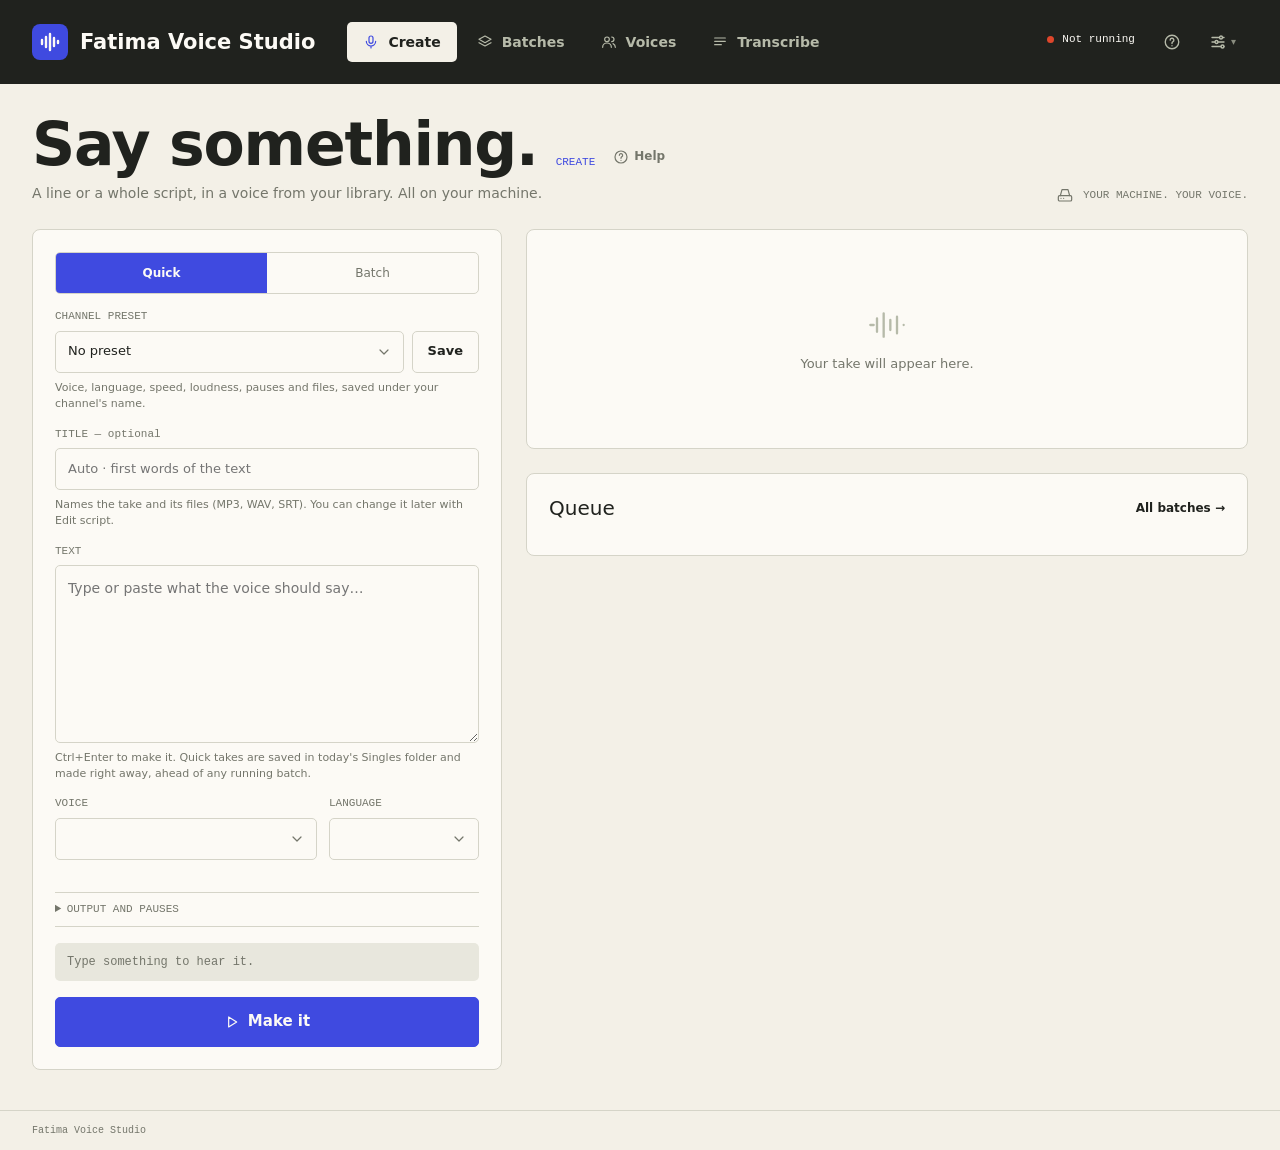
==== commit d98beff8: "Quick takes: an optional title Create → Quick has a Title field; it names the take and its files (el" ====
--- a/studio/web/index.html
+++ b/studio/web/index.html
@@ -12,7 +12,7 @@
 <body>
 
 <header class="appbar">
-  <a class="brand" href="#create"><span class="mark"><span data-icon="mark"></span></span>Fatima Voice Studio</a>
+  <a class="brand" href="#create" title="Fatima Voice Studio"><span class="mark"><span data-icon="mark"></span></span><span class="brand-name">Fatima Voice Studio</span></a>
   <!-- The work you do every day as tabs; everything else in the menu on the right. -->
   <nav class="nav" aria-label="Main">
     <a href="#create" data-view="create"><span data-icon="mic"></span>Create</a>
@@ -24,7 +24,7 @@
   <div class="bar-right">
     <div class="engine">
       <div class="engine-state">
-        <div class="engine-line"><span class="state-dot" id="engine-dot"></span><span id="engine-text">Connecting…</span></div>
+        <div class="engine-line"><span class="state-dot" id="engine-dot"></span><span id="engine-text">Connecting…</span><span class="vram" id="vram" hidden><span class="vram-bar"><i></i></span><span id="vram-text"></span></span></div>
         <div class="engine-sub" id="engine-sub"></div>
       </div>
     </div>
@@ -38,6 +38,7 @@
     <a href="#words" role="menuitem" data-view="words"><span data-icon="text"></span><span class="t"><b>Pronunciation</b><span>Names, abbreviations and numbers</span></span></a>
     <a href="#models" role="menuitem" data-view="models"><span data-icon="box"></span><span class="t"><b>Models</b><span>Voice, subtitle and tool downloads</span></span></a>
     <a href="#setup" role="menuitem" data-view="setup"><span data-icon="cpu"></span><span class="t"><b>Setup</b><span>Hardware, engine, speed test</span></span></a>
+    <a href="#system" role="menuitem" data-view="system"><span data-icon="activity"></span><span class="t"><b>System</b><span>Graphics card, processor and memory, live</span></span></a>
     <a href="#connect" role="menuitem" data-view="connect"><span data-icon="plug"></span><span class="t"><b>Connect</b><span>API and AI agents</span></span></a>
     <hr>
     <a href="#about" role="menuitem" data-view="about"><span data-icon="info"></span><span class="t"><b>About</b><span>Version, updates, licences, this PC</span></span></a>
@@ -69,6 +70,12 @@
           <button type="button" class="icon-btn" id="preset-delete" aria-label="Delete this preset" hidden style="width:42px;height:42px"><span data-icon="trash"></span></button>
         </div>
         <p class="help">Voice, language, speed, loudness, pauses and files, saved under your channel's name.</p>
+      </div>
+
+      <div class="field single-only">
+        <label class="label" for="single-title">Title <span class="opt">— optional</span></label>
+        <input class="input" id="single-title" maxlength="120" placeholder="Auto · first words of the text" autocomplete="off">
+        <p class="help">Names the take and its files (MP3, WAV, SRT). You can change it later with Edit script.</p>
       </div>
 
       <div class="field single-only">
@@ -271,6 +278,13 @@
       <div class="found" id="found-list"></div>
     </section>
   </div>
+  <div class="vfilter" id="voice-filter" hidden>
+    <div class="fchips" id="voice-kinds" role="group" aria-label="Show"></div>
+    <div class="row">
+      <div class="select-wrap"><select class="select" id="voice-filter-lang" aria-label="Language"></select><span data-icon="chevron"></span></div>
+      <div class="search"><span data-icon="search"></span><input class="input" id="voice-search" placeholder="Search names and notes" autocomplete="off"></div>
+    </div>
+  </div>
   <div class="voice-cards" id="voice-cards"><div class="skel"></div><div class="skel"></div><div class="skel"></div></div>
 </main>
 
@@ -403,6 +417,16 @@
 </main>
 
 <!-- ============ ABOUT ============ -->
+<main class="page" id="view-system" hidden>
+  <div class="page-head">
+    <div>
+      <div class="title-row"><h1>System</h1><span class="kicker">LIVE · EVERY SECOND</span></div>
+      <p class="lede">What the graphics card, processor, memory and drives are doing right now. The charts show the last two minutes while this page is open.</p>
+    </div>
+  </div>
+  <div id="system-body"><div class="skel-cols"><div class="skel"></div><div class="skel"></div></div></div>
+</main>
+
 <main class="page" id="view-about" hidden>
   <div class="page-head">
     <div>
--- a/studio/web/app.css
+++ b/studio/web/app.css
@@ -94,6 +94,11 @@
 .state-dot.busy { background: #f5a524; animation: pulse 1.2s ease-in-out infinite; }
 .state-dot.error { background: var(--red); }
 .state-dot.off { background: var(--muted); }
+.vram { display: inline-flex; align-items: center; gap: 6px; margin-left: 4px; padding-left: 10px; border-left: 1px solid rgba(255,255,255,.15); color: var(--bar-text); cursor: default; }
+.vram-bar { width: 44px; height: 5px; border-radius: 3px; background: rgba(255,255,255,.15); overflow: hidden; }
+.vram-bar i { display: block; height: 100%; background: var(--lime); transition: width .6s, background .3s; }
+.vram.high .vram-bar i { background: #f5a524; }
+.vram.full .vram-bar i { background: var(--red); }
 .state-dot.ring { width: 13px; height: 13px; animation: none; background: conic-gradient(#f5a524 calc(var(--p, 0) * 1%), rgba(255,255,255,.18) 0);
   -webkit-mask: radial-gradient(circle, transparent 3px, #000 3.5px); mask: radial-gradient(circle, transparent 3px, #000 3.5px); }
 @keyframes pulse { 50% { opacity: .35; } }
@@ -230,6 +235,7 @@
 .ap.sm .ap-wave { height: 22px; }
 .ap.sm .ap-time { font-size: 10px; }
 .take { display: flex; flex-direction: column; gap: 10px; }
+.take .take-title { font-weight: 600; font-size: 16px; margin-bottom: -4px; overflow-wrap: anywhere; }
 .take .text { font-size: 14px; line-height: 1.55; color: var(--ink); max-height: 140px; overflow: auto; }
 .files { display: flex; flex-wrap: wrap; gap: 8px; }
 .progress { height: 6px; background: var(--well); border-radius: 3px; overflow: hidden; }
@@ -319,6 +325,15 @@
 .flag-note { font-size: 11px; color: var(--warn); margin-top: 4px; }
 .read-as { font-size: 12px; color: var(--accent); margin-top: 4px; font-style: italic; }
 .err-note { font-size: 11px; color: var(--red-hi); margin-top: 4px; }
+/* What Whisper heard in a part, against its text */
+.heard { margin-top: 6px; }
+.segs .heard > summary { padding: 0; font: 10px/1.4 var(--mono); text-transform: none; color: var(--warn); cursor: pointer; width: fit-content; }
+.segs .heard > summary:hover { color: var(--ink); }
+.heard-text { margin-top: 6px; padding: 8px 10px; border-radius: var(--r-card); background: var(--paper); border: 1px solid var(--line);
+  font-size: 13px; line-height: 1.6; color: var(--ink); }
+.heard del, .heard-key del { color: var(--red-hi); text-decoration: line-through; text-decoration-thickness: 1.5px; }
+.heard ins, .heard-key ins { color: var(--warn); background: var(--warn-soft); text-decoration: none; border-radius: 3px; padding: 0 2px; }
+.heard-key { display: flex; flex-wrap: wrap; gap: 4px 14px; margin-top: 5px; font-size: 11px; color: var(--muted); }
 
 /* ---------- voices ---------- */
 .voices-grid { display: grid; grid-template-columns: repeat(auto-fit, minmax(340px, 1fr)); gap: 20px; margin-bottom: 26px; align-items: start; }
@@ -328,6 +343,16 @@
 .drop svg.i { width: 26px; height: 26px; color: var(--muted); }
 .found { display: flex; flex-direction: column; gap: 10px; }
 .found-item { display: flex; flex-direction: column; gap: 8px; padding: 12px; background: var(--paper); border-radius: var(--r); border: 1px solid var(--line); }
+.vfilter { display: flex; flex-wrap: wrap; align-items: center; justify-content: space-between; gap: 12px 16px; margin-bottom: 16px; }
+.vfilter .select-wrap { width: 200px; }
+.fchips { display: flex; flex-wrap: wrap; gap: 6px; }
+.fchip { display: inline-flex; align-items: center; gap: 7px; height: 34px; padding: 0 13px; border: 1px solid var(--line); border-radius: 999px;
+  background: var(--card); color: var(--ink); font: 600 13px var(--sans); cursor: pointer; }
+.fchip span { font: 500 11px var(--mono); color: var(--muted); }
+.fchip:hover { border-color: var(--muted); }
+.fchip[aria-pressed="true"] { background: var(--accent); border-color: var(--accent); color: var(--on-bar); }
+.fchip[aria-pressed="true"] span { color: var(--on-bar); opacity: .8; }
+@media (max-width: 720px) { .vfilter > .row { width: 100%; } .vfilter .select-wrap, .vfilter .search, .vfilter .search .input { flex: 1; width: auto; min-width: 0; } }
 .voice-cards { display: grid; grid-template-columns: repeat(auto-fill, minmax(330px, 1fr)); gap: 16px; }
 .vcard { padding: 18px; display: flex; flex-direction: column; gap: 10px; }
 .vcard .top { display: flex; align-items: center; gap: 12px; }
@@ -353,6 +378,9 @@
 .mcard .main { flex: 1 1 380px; display: flex; flex-direction: column; gap: 7px; min-width: 0; }
 .mcard .name { font-weight: 700; font-size: 16px; display: flex; flex-wrap: wrap; align-items: center; gap: 8px; }
 .mcard .about { font-size: 13px; color: var(--muted); }
+.mcard .mstats { display: flex; flex-wrap: wrap; gap: 6px; cursor: default; }
+.mcard .mstats span { display: inline-flex; align-items: center; gap: 5px; padding: 3px 8px; border-radius: 999px; background: var(--well); font: 500 11px var(--mono); color: var(--ink); }
+.mcard .mstats svg.i { width: 12px; height: 12px; color: var(--accent); }
 .mcard .meta { font: 11px var(--mono); color: var(--muted); display: flex; flex-wrap: wrap; gap: 4px 14px; }
 .mcard .acts { display: flex; align-items: center; gap: 8px; flex-wrap: wrap; justify-content: flex-end; min-width: 220px; }
 .whisper-where { display: flex; align-items: center; gap: 12px; padding: 12px 14px; margin: 0 0 12px; border-radius: var(--r-card);
@@ -493,7 +521,41 @@
 .toast.ok { background: var(--bar); color: var(--lime); }
 .toast[hidden] { display: none; }
 @keyframes toast-in { from { opacity: 0; transform: translate(-50%, 14px); } }
+/* a bridge on another computer asks to connect (bridge.py) */
+.pair-box { position: fixed; right: 20px; bottom: 20px; z-index: 90; width: min(360px, calc(100vw - 32px)); display: flex; flex-direction: column; gap: 10px; }
+.pair-req { background: var(--card); border: 1px solid var(--line); border-left: 4px solid var(--accent); border-radius: var(--r-card); padding: 14px 16px; box-shadow: 0 14px 40px rgba(0,0,0,.22); font-size: 13px; animation: toast-in .22s ease-out; }
+.pair-req p { margin: 6px 0 10px; color: var(--muted); }
+.pair-code { font-family: var(--mono, monospace); font-weight: 700; color: inherit; letter-spacing: .12em; }
+.sub-h { margin: 18px 0 4px; font-size: 14px; }
+.dev-row { padding: 6px 0; border-bottom: 1px solid var(--line); gap: 10px; }
+.dev-row:last-of-type { border-bottom: 0; }
 @media (prefers-reduced-motion: reduce) { .toast, .skel::after { animation: none; } }
+
+/* The top bar keeps to one row as long as it can: first the name next to the logo goes, then the memory gauge
+   (it's on the System page too). On a phone it becomes two rows: logo, status and tools, then the four tabs. */
+@media (max-width: 1180px) {
+  .appbar { gap: 12px 20px; padding-left: 24px; padding-right: 24px; }
+  .brand-name { display: none; }
+  .nav a { padding: 0 13px; }
+}
+@media (max-width: 960px) {
+  .vram { display: none !important; }
+  .engine-sub { max-width: 220px; }
+  .nav a { padding: 0 11px; gap: 7px; }
+  .bar-right { gap: 8px; }
+}
+@media (max-width: 760px) {
+  .appbar { display: grid; grid-template-columns: auto 1fr; gap: 10px 12px; min-height: 0; padding: 10px 16px 8px; }
+  .bar-right { grid-column: 2; grid-row: 1; }
+  .nav { grid-column: 1 / -1; grid-row: 2; display: grid; grid-template-columns: repeat(4, minmax(0, 1fr)); gap: 4px; }
+  body.locked .nav { grid-template-columns: repeat(5, minmax(0, 1fr)); }
+  .nav a { flex-direction: column; justify-content: center; gap: 3px; height: 50px; padding: 0 4px; font-size: 11px; }
+  .nav a svg.i { width: 18px; height: 18px; }
+  .engine-sub { display: none; }
+  .mark { width: 32px; height: 32px; }
+  .tool { padding: 0 9px; }
+  .title-row .kicker { display: none; }
+}
 
 @media (max-width: 720px) {
   .appbar, .page, .appfoot { padding-left: 16px; padding-right: 16px; }
@@ -503,3 +565,33 @@
   .seg-row .tools { grid-column: 2; align-items: flex-start; }
   .seg-row .ap { width: 100%; }
 }
+
+/* ---------- system ---------- */
+.stiles { display: grid; grid-template-columns: repeat(4, minmax(0, 1fr)); gap: 14px; margin-bottom: 14px; }
+@media (max-width: 1000px) { .stiles { grid-template-columns: repeat(2, minmax(0, 1fr)); } }
+@media (max-width: 520px) { .stiles { grid-template-columns: 1fr; } }
+.stile { padding: 16px 18px 0; display: flex; flex-direction: column; gap: 4px; overflow: hidden; --c: var(--accent); }
+.stile.high, .drive.high { --c: var(--warn); }
+.stile.full, .drive.full { --c: var(--red); }
+.stile .big { font-size: 30px; font-weight: 700; letter-spacing: -.02em; line-height: 1.1; font-variant-numeric: tabular-nums; }
+.stile .sub { font-size: 12px; color: var(--muted); white-space: nowrap; overflow: hidden; text-overflow: ellipsis; }
+.meter { height: 5px; border-radius: 3px; background: var(--well); overflow: hidden; margin-top: 6px; }
+.meter i { display: block; height: 100%; background: var(--c, var(--accent)); transition: width .6s; }
+.spark { display: block; width: calc(100% + 36px); height: 54px; margin: 10px -18px 0; }
+.spark .line { fill: none; stroke: var(--c); stroke-width: 1.5; vector-effect: non-scaling-stroke; stroke-linejoin: round; }
+.spark .fill { fill: var(--c); opacity: .14; }
+.sys-cols { display: grid; grid-template-columns: repeat(auto-fit, minmax(300px, 1fr)); gap: 14px; align-items: start; }
+.sys-cols .panel { gap: 0; }
+.sys-h { display: flex; align-items: center; gap: 8px; margin: 0 0 10px; font-size: 15px; }
+.sys-h svg.i { width: 16px; height: 16px; color: var(--accent); }
+.sys-row { display: flex; justify-content: space-between; gap: 14px; font-size: 13px; padding: 6px 0; border-top: 1px dashed var(--line); }
+.sys-row > span { color: var(--muted); }
+.sys-row > b { font-weight: 600; text-align: right; min-width: 0; overflow-wrap: anywhere; }
+.drive { --c: var(--accent); padding-bottom: 8px; }
+.drive .sys-row > b { white-space: nowrap; }
+.sys-cols .help { margin-top: 8px; }
+
+/* used from another device on the network: this PC's folders, dialogs and settings aren't offered */
+body.remote [data-open-folder], body.remote [data-browse], body.remote .this-pc-only { display: none !important; }
+fieldset.bare { border: 0; margin: 0; padding: 0; min-width: 0; }
+fieldset.bare[disabled] { opacity: .75; }
